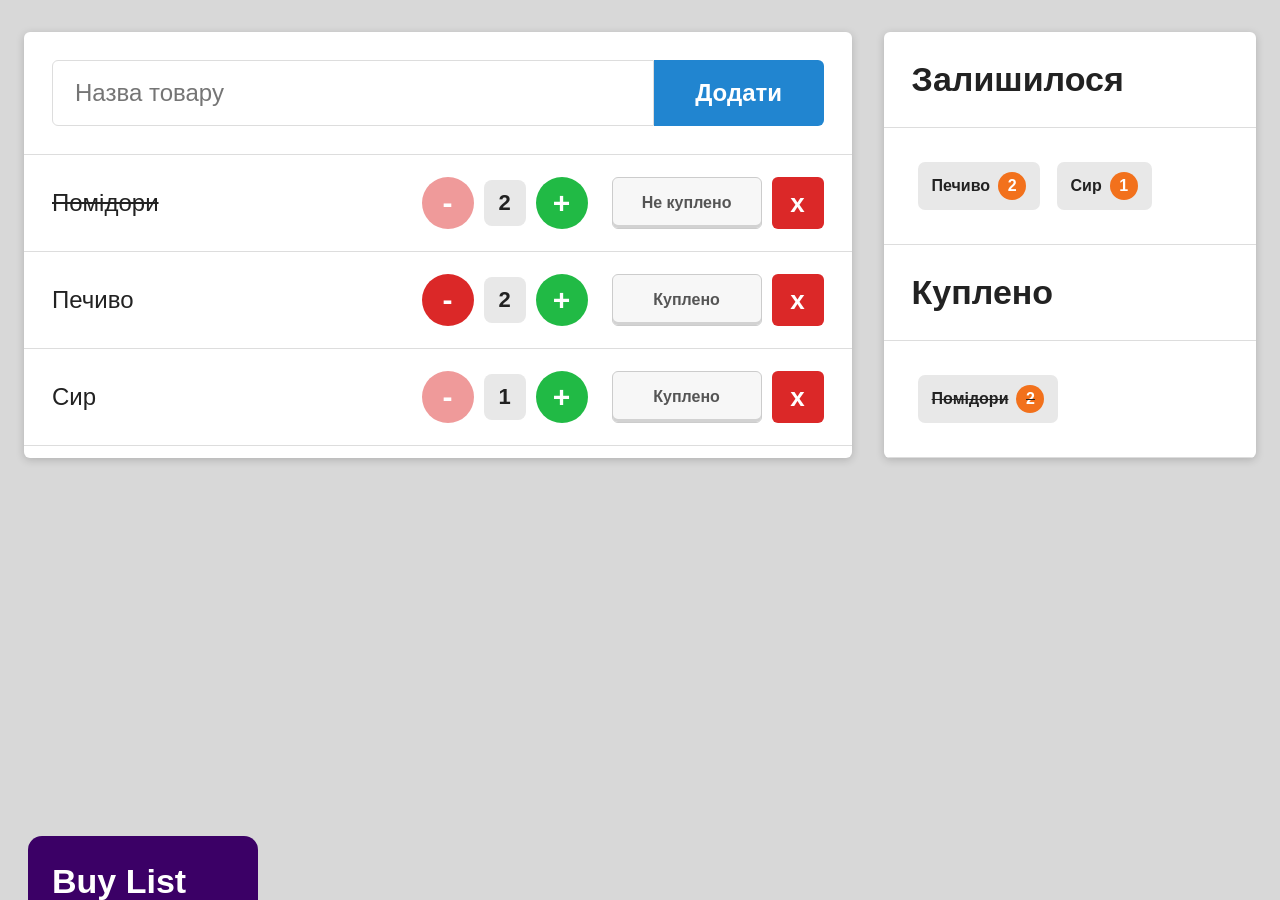
==== hw1/index.html @ a3acaa1a "add buy list (hw1)" ====
<!DOCTYPE html>
<html lang="uk">
<head>
  <meta charset="UTF-8">
  <meta name="viewport" content="width=device-width, initial-scale=1.0">
  <title>Buy List</title>
  <link rel="stylesheet" href="main.css">
</head>
<body>
  <main class="container">
    <section class="shopping-list" aria-label="Список покупок">
      <form class="add-form">
        <label for="product-name" class="visually-hidden">Назва товару</label>
        <input id="product-name" type="text" placeholder="Назва товару">

        <button class="add-button tooltip" type="button" data-tooltip="Додати товар">
          Додати
        </button>
      </form>
      <div class="product-row">
        <span class="product-name bought">Помідори</span>

        <div class="amount-control">
          <button class="round-button minus tooltip" type="button" data-tooltip="Зменшити кількість" disabled>
            -
          </button>
          <span class="number">2</span>
          <button class="round-button plus tooltip" type="button" data-tooltip="Збільшити кількість">
            +
          </button>
        </div>

        <div class="actions">
          <button class="status-button tooltip" type="button" data-tooltip="Повернути у список">
            Не куплено
          </button>
          <button class="delete-button tooltip" type="button" data-tooltip="Видалити товар">
            x
          </button>
        </div>
      </div>
       <div class="product-row">
        <span class="product-name">Печиво</span>

        <div class="amount-control">
          <button class="round-button minus tooltip" type="button" data-tooltip="Зменшити кількість">
            -
          </button>
          <span class="number">2</span>
          <button class="round-button plus tooltip" type="button" data-tooltip="Збільшити кількість">
            +
          </button>
        </div>

        <div class="actions">
          <button class="status-button tooltip" type="button" data-tooltip="Позначити як куплено">
            Куплено
          </button>
          <button class="delete-button tooltip" type="button" data-tooltip="Видалити товар">
            x
          </button>
        </div>
      </div>

       <div class="product-row">
        <span class="product-name">Сир</span>

        <div class="amount-control">
          <button class="round-button minus tooltip" type="button" data-tooltip="Зменшити кількість" disabled>
            -
          </button>
          <span class="number">1</span>
          <button class="round-button plus tooltip" type="button" data-tooltip="Збільшити кількість">
            +
          </button>
        </div>

        <div class="actions">
          <button class="status-button tooltip" type="button" data-tooltip="Позначити як куплено">
            Куплено
          </button>
          <button class="delete-button tooltip" type="button" data-tooltip="Видалити товар">
            x
          </button>
        </div>
      </div>
    </section>

    <aside class="summary" aria-label="Підсумок покупок">
      <section class="summary-section">
        <h2>Залишилося</h2>

        <div class="summary-content">
          <span class="product-item">
            Печиво
            <span class="amount">2</span>
          </span>

          <span class="product-item">
            Сир
            <span class="amount">1</span>
          </span>
        </div>
      </section>

      <section class="summary-section">
        <h2>Куплено</h2>

        <div class="summary-content">
          <span class="product-item bought">
            Помідори
            <span class="amount">2</span>
          </span>
        </div>
      </section>
    </aside>
  </main>
  <div class="badge">
    <div class="badge-title">Buy List</div>
    <div class="badge-author">
      Created by:<br>
      <strong>Анастасія Яцкевич</strong>
    </div>
  </div>

</body>
</html>
---- hw1/main.css ----
* {
  box-sizing: border-box;
}

body {
  margin: 0;
  min-height: 100vh;
  font-family: Arial, sans-serif;
  background-color: #d8d8d8;
  color: #222;
}

button,
input {
  font: inherit;
}

button {
  cursor: pointer;
}

.container {
  display: grid;
  grid-template-columns: 2fr 0.9fr;
  gap: 32px;
  padding: 32px 24px;
}

.shopping-list,
.summary {
  background-color: white;
  border-radius: 6px;
  box-shadow: 0 2px 8px rgba(0, 0, 0, 0.18);
}

.summary {
  overflow: hidden;
}

.add-form {
  display: flex;
  padding: 28px;
  border-bottom: 1px solid #ddd;
}

.add-form input {
  flex: 1;
  min-width: 0;
  padding: 18px 22px;
  font-size: 24px;
  border: 1px solid #ddd;
  border-radius: 6px 0 0 6px;
}

.add-form input:focus {
  outline: 3px solid #8bc8ff;
  outline-offset: 2px;
}

.add-button {
  min-width: 170px;
  padding: 18px 28px;
  font-size: 24px;
  font-weight: bold;
  color: white;
  background-color: #2185d0;
  border: none;
  border-radius: 0 6px 6px 0;
}

.product-row {
  display: grid;
  grid-template-columns: 1fr auto auto;
  align-items: center;
  gap: 24px;
  padding: 22px 28px;
  border-bottom: 1px solid #ddd;
}

.product-name {
  font-size: 24px;
}

.bought {
  text-decoration: line-through;
}

.amount-control {
  display: flex;
  align-items: center;
  gap: 10px;
}

.round-button {
  width: 52px;
  height: 52px;
  border: none;
  border-radius: 50%;
  color: white;
  font-size: 30px;
  font-weight: bold;
}

.minus {
  background-color: #db2828;
}

.minus:disabled {
  background-color: #ef9a9a;
  cursor: not-allowed;
}

.plus {
  background-color: #21ba45;
}

.number {
  min-width: 42px;
  padding: 10px 0;
  text-align: center;
  font-size: 22px;
  font-weight: bold;
  background-color: #e8e8e8;
  border-radius: 8px;
}

.actions {
  display: flex;
  gap: 10px;
}

.status-button {
  min-width: 150px;
  padding: 14px 18px;
  font-weight: bold;
  color: #555;
  background-color: #f7f7f7;
  border: 1px solid #ccc;
  border-radius: 6px;
  box-shadow: inset 0 -3px 0 rgba(0, 0, 0, 0.15);
}

.delete-button {
  width: 52px;
  height: 52px;
  color: white;
  background-color: #db2828;
  border: none;
  border-radius: 6px;
  font-size: 26px;
  font-weight: bold;
}

.summary-section h2 {
  margin: 0;
  padding: 28px;
  font-size: 34px;
  border-bottom: 1px solid #ddd;
}

.summary-content {
  min-height: 90px;
  padding: 28px;
  border-bottom: 1px solid #ddd;
}

.product-item {
  display: inline-flex;
  align-items: center;
  gap: 8px;
  margin: 6px;
  padding: 10px 14px;
  background-color: #e8e8e8;
  border-radius: 7px;
  font-weight: bold;
}

.amount {
  display: inline-flex;
  justify-content: center;
  align-items: center;
  min-width: 28px;
  height: 28px;
  padding: 0 8px;
  color: white;
  background-color: #f2711c;
  border-radius: 999px;
}

/* Badge */

.badge {
  position: fixed;
  left: 28px;
  bottom: 0;
  width: 230px;
  color: white;
  background-color: #3b0066;
  border-radius: 14px 14px 0 0;
  transform: translateY(120px);
  transition: transform 0.45s ease, background-color 0.45s ease;
}

.badge:hover {
  transform: translateY(0);
  background-color: #b000d4;
}

.badge-title {
  padding: 26px 24px;
  font-size: 34px;
  font-weight: bold;
}

.badge-author {
  padding: 0 24px 24px;
  font-size: 20px;
}

/* Tooltip */

.tooltip {
  position: relative;
}

.tooltip::after {
  content: attr(data-tooltip);
  position: absolute;
  left: 50%;
  bottom: calc(100% + 8px);
  z-index: 100;

  max-width: 150px;
  padding: 9px 14px;

  color: white;
  background-color: #9c00d4;
  border-radius: 10px;
  font-size: 14px;
  line-height: 1.2;
  text-align: center;
  white-space: normal;

  opacity: 0;
  pointer-events: none;
  transform: translateX(-50%) translateY(10px) scale(0.7);
  transform-origin: bottom center;
  transition: opacity 0.25s ease, transform 0.25s ease;
}

.tooltip:hover::after,
.tooltip:focus-visible::after {
  opacity: 1;
  transform: translateX(-50%) translateY(0) scale(1);
}

.tooltip:hover::after,
.tooltip:focus-visible::after {
  opacity: 1;
  transform: translateX(-50%) translateY(0) scale(1);
}

/* Accessibility */

button:focus-visible,
input:focus-visible {
  outline: 3px solid #8bc8ff;
  outline-offset: 2px;
}

.visually-hidden {
  position: absolute;
  width: 1px;
  height: 1px;
  overflow: hidden;
  clip-path: inset(50%);
  white-space: nowrap;
}

/* Responsive columns */

@media (max-width: 650px) {
  .container {
    grid-template-columns: 1fr;
    gap: 20px;
    padding: 16px;
  }

  .add-form {
    flex-direction: column;
    gap: 12px;
  }

  .add-form input,
  .add-button {
    width: 100%;
    border-radius: 6px;
  }

  .product-row {
    grid-template-columns: 1fr;
    gap: 14px;
  }

  .actions {
    justify-content: space-between;
  }

  .status-button {
    flex: 1;
  }
}

/* Print */

@media print {
  body {
    background-color: white;
  }

  .container {
    display: none;
  }

  .badge {
    position: static;
    width: 260px;
    margin: 40px auto;
    color: black;
    background-color: white;
    border: 3px solid #3b0066;
    border-radius: 10px;
    transform: none;
  }

  .badge-title {
    display: none;
  }

  .badge-author {
    padding: 20px;
    font-size: 22px;
  }
}
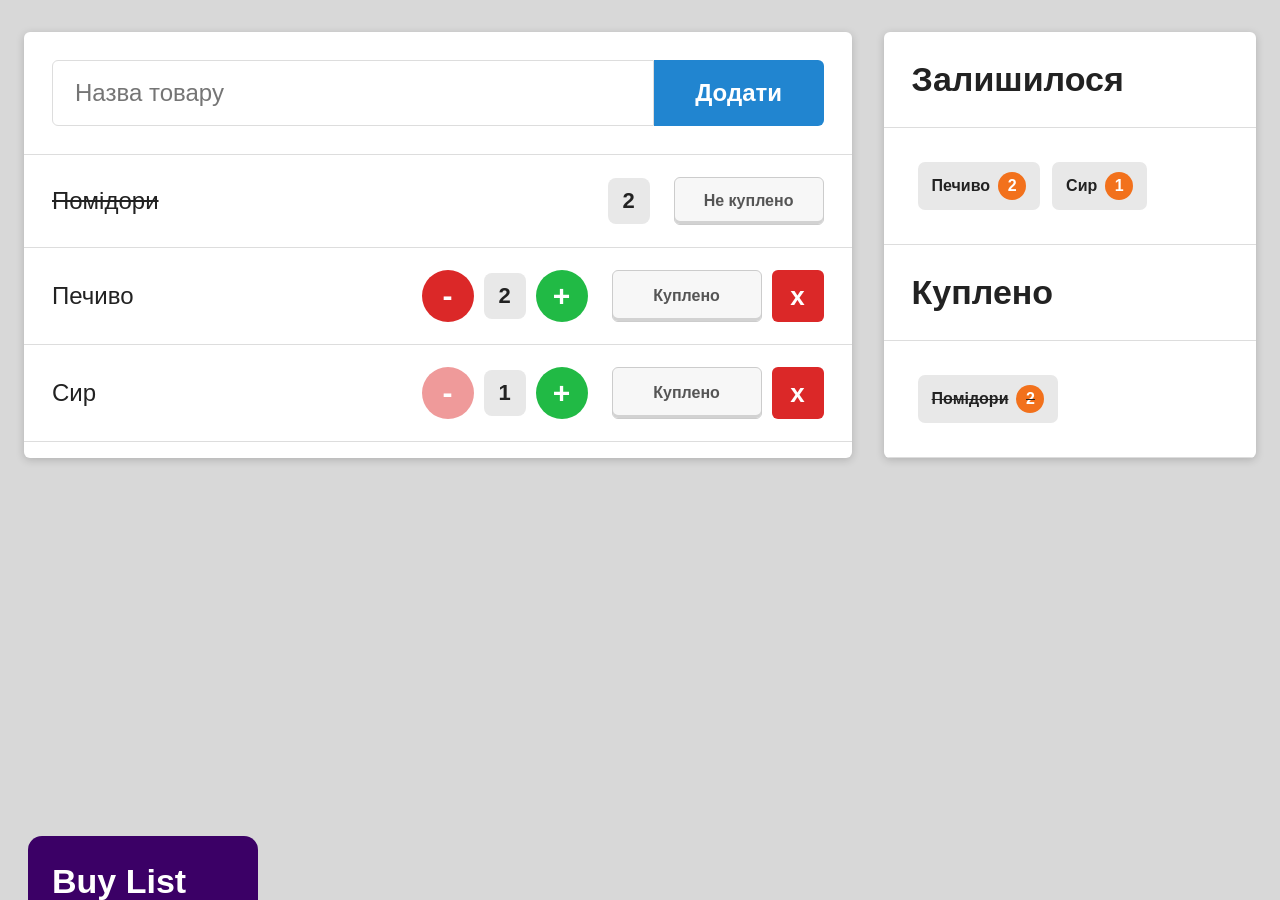
==== commit 41998d24: "add buy list JavaScript functionality" ====
--- a/hw1/index.html
+++ b/hw1/index.html
@@ -5,6 +5,7 @@
   <meta name="viewport" content="width=device-width, initial-scale=1.0">
   <title>Buy List</title>
   <link rel="stylesheet" href="main.css">
+  <script src="script.js" defer></script>
 </head>
 <body>
   <main class="container">
@@ -13,108 +14,29 @@
         <label for="product-name" class="visually-hidden">Назва товару</label>
         <input id="product-name" type="text" placeholder="Назва товару">
 
-        <button class="add-button tooltip" type="button" data-tooltip="Додати товар">
+        <button class="add-button tooltip" type="submit" data-tooltip="Додати товар">
           Додати
         </button>
       </form>
-      <div class="product-row">
-        <span class="product-name bought">Помідори</span>
-
-        <div class="amount-control">
-          <button class="round-button minus tooltip" type="button" data-tooltip="Зменшити кількість" disabled>
-            -
-          </button>
-          <span class="number">2</span>
-          <button class="round-button plus tooltip" type="button" data-tooltip="Збільшити кількість">
-            +
-          </button>
-        </div>
-
-        <div class="actions">
-          <button class="status-button tooltip" type="button" data-tooltip="Повернути у список">
-            Не куплено
-          </button>
-          <button class="delete-button tooltip" type="button" data-tooltip="Видалити товар">
-            x
-          </button>
-        </div>
-      </div>
-       <div class="product-row">
-        <span class="product-name">Печиво</span>
-
-        <div class="amount-control">
-          <button class="round-button minus tooltip" type="button" data-tooltip="Зменшити кількість">
-            -
-          </button>
-          <span class="number">2</span>
-          <button class="round-button plus tooltip" type="button" data-tooltip="Збільшити кількість">
-            +
-          </button>
-        </div>
-
-        <div class="actions">
-          <button class="status-button tooltip" type="button" data-tooltip="Позначити як куплено">
-            Куплено
-          </button>
-          <button class="delete-button tooltip" type="button" data-tooltip="Видалити товар">
-            x
-          </button>
-        </div>
-      </div>
-
-       <div class="product-row">
-        <span class="product-name">Сир</span>
-
-        <div class="amount-control">
-          <button class="round-button minus tooltip" type="button" data-tooltip="Зменшити кількість" disabled>
-            -
-          </button>
-          <span class="number">1</span>
-          <button class="round-button plus tooltip" type="button" data-tooltip="Збільшити кількість">
-            +
-          </button>
-        </div>
-
-        <div class="actions">
-          <button class="status-button tooltip" type="button" data-tooltip="Позначити як куплено">
-            Куплено
-          </button>
-          <button class="delete-button tooltip" type="button" data-tooltip="Видалити товар">
-            x
-          </button>
-        </div>
-      </div>
+      
+      <div class="products-list"></div>
     </section>
 
     <aside class="summary" aria-label="Підсумок покупок">
       <section class="summary-section">
         <h2>Залишилося</h2>
 
-        <div class="summary-content">
-          <span class="product-item">
-            Печиво
-            <span class="amount">2</span>
-          </span>
-
-          <span class="product-item">
-            Сир
-            <span class="amount">1</span>
-          </span>
-        </div>
+        <div class="summary-content" id="not-bought-summary"></div>
       </section>
 
       <section class="summary-section">
         <h2>Куплено</h2>
 
-        <div class="summary-content">
-          <span class="product-item bought">
-            Помідори
-            <span class="amount">2</span>
-          </span>
-        </div>
+        <div class="summary-content" id="bought-summary"></div>
       </section>
     </aside>
   </main>
+
   <div class="badge">
     <div class="badge-title">Buy List</div>
     <div class="badge-author">
